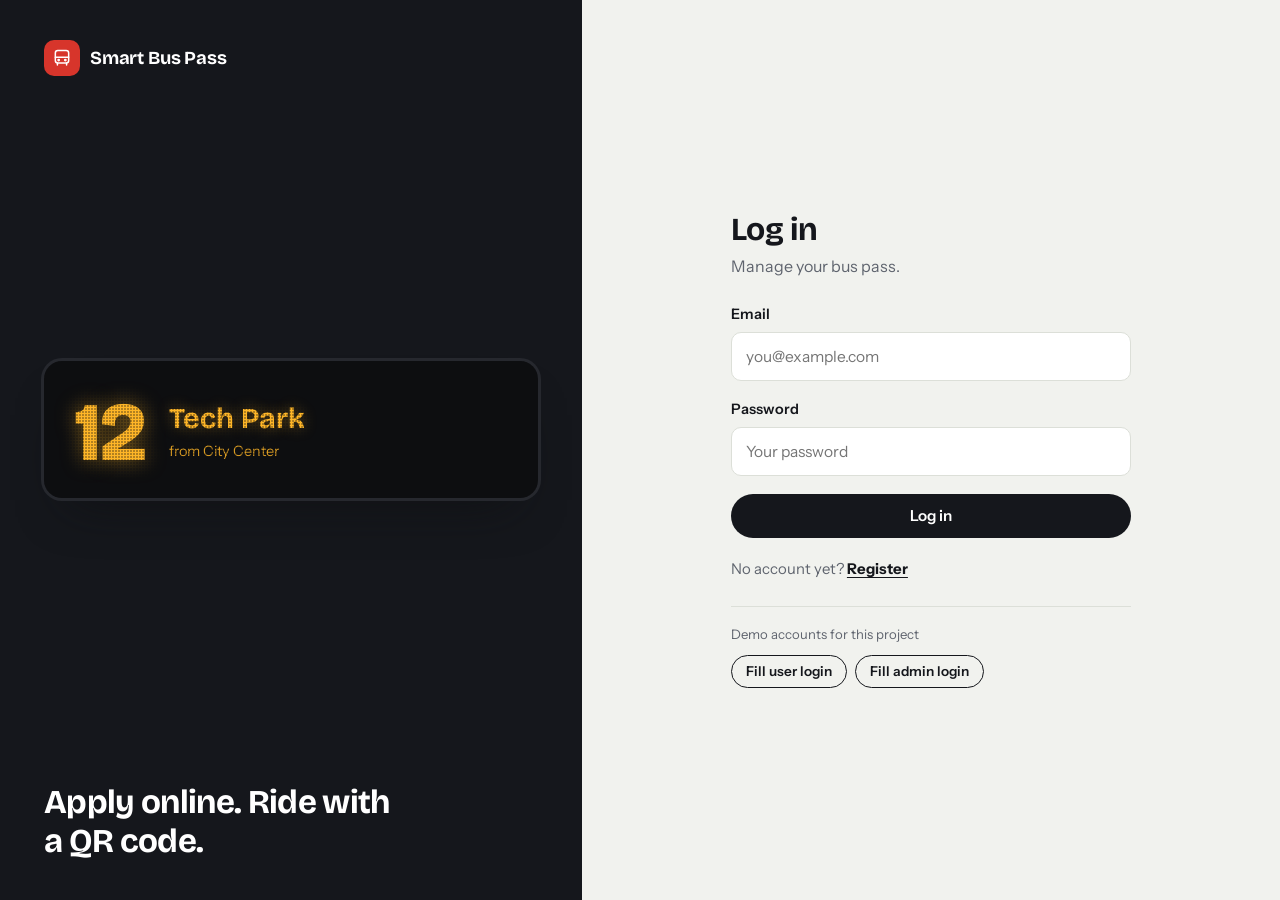
==== admin.html @ 81a0984b "Add redesigned frontend with multi-account" ====
<!DOCTYPE html>
<html lang="en">
<head>
<meta charset="UTF-8">
<meta name="viewport" content="width=device-width, initial-scale=1.0">
<title>Admin panel - Smart Bus Pass</title>
<link rel="preconnect" href="https://fonts.googleapis.com">
<link rel="preconnect" href="https://fonts.gstatic.com" crossorigin>
<link rel="stylesheet" href="https://fonts.googleapis.com/css2?family=Bricolage+Grotesque:opsz,wght@12..96,500..800&family=Instrument+Sans:wght@400..700&display=swap">
<link rel="stylesheet" href="css/style.css">
</head>
<body>

<header id="topbar"></header>

<main class="wrap page">
  <div class="page-head">
    <h1>Applications</h1>
    <p>Review, approve and reject bus pass applications.</p>
  </div>

  <div class="stats" id="adminStats"></div>

  <section class="card">
    <div class="card-head">
      <h2>All applications</h2>
      <div class="filters">
        <select id="filterStatus" class="control" style="width:auto;" aria-label="Filter by status">
          <option value="all">All statuses</option>
          <option value="pending">Pending</option>
          <option value="approved">Approved</option>
          <option value="rejected">Rejected</option>
          <option value="expired">Expired</option>
        </select>
        <div class="search">
          <span class="ic-slot" aria-hidden="true"></span>
          <input type="search" id="searchBox" class="control" placeholder="Search by name or pass ID" aria-label="Search applications">
        </div>
      </div>
    </div>
    <div id="adminTable"></div>
  </section>
</main>

<script src="js/app.js"></script>
<script>
(function () {
  const admin = requireAdmin();
  if (!admin) return;
  initNavbar('admin');

  // Add the search icon (kept in JS so it uses the same icon set as the rest of the app)
  document.querySelector('.ic-slot').outerHTML = icon('search', 18);

  function render() {
    const all = getAllApplications();
    const statusFilter = document.getElementById('filterStatus').value;
    const search = document.getElementById('searchBox').value.trim().toLowerCase();

    const filtered = all.filter(function (a) {
      const okStatus = statusFilter === 'all' || a.status === statusFilter;
      const okSearch = !search || a.name.toLowerCase().indexOf(search) >= 0 || a.id.toLowerCase().indexOf(search) >= 0;
      return okStatus && okSearch;
    });

    const count = function (s) { return all.filter(function (a) { return a.status === s; }).length; };
    document.getElementById('adminStats').innerHTML =
      '<div class="stat"><div class="stat-num">' + all.length + '</div><div class="stat-label"><span class="dot"></span>Total applications</div></div>' +
      '<div class="stat"><div class="stat-num">' + count('pending') + '</div><div class="stat-label"><span class="dot warn"></span>Pending review</div></div>' +
      '<div class="stat"><div class="stat-num">' + count('approved') + '</div><div class="stat-label"><span class="dot ok"></span>Active passes</div></div>' +
      '<div class="stat"><div class="stat-num">' + count('rejected') + '</div><div class="stat-label"><span class="dot bad"></span>Rejected</div></div>';

    const table = document.getElementById('adminTable');
    if (filtered.length === 0) {
      table.innerHTML = emptyState('inbox', 'No applications match these filters. Clear the search or pick another status.', null, null, true);
      return;
    }

    table.innerHTML =
      '<div class="table-wrap"><table>' +
        '<thead><tr><th>Pass ID</th><th>Applicant</th><th>Route</th><th>Type</th><th>Applied</th><th>Status</th><th>Action</th></tr></thead>' +
        '<tbody>' +
        filtered.map(function (a) {
          return '<tr>' +
            '<td class="pass-id">' + esc(a.id) + '</td>' +
            '<td>' + esc(a.name) + '<span class="sub-line">' + esc(a.userEmail) + '</span></td>' +
            '<td><div class="cell-route">' + plateHTML(a.route) + '<span>' + esc(routeName(a.route)) + '</span></div></td>' +
            '<td>' + esc(a.passType) + '</td>' +
            '<td>' + formatDate(a.appliedDate) + '</td>' +
            '<td>' + badgeForStatus(a.status) + '</td>' +
            '<td>' + (a.status === 'pending'
              ? '<div class="flex gap-10">' +
                  '<button type="button" class="btn btn-success btn-sm" data-act="approved" data-id="' + esc(a.id) + '">Approve</button>' +
                  '<button type="button" class="btn btn-danger btn-sm" data-act="rejected" data-id="' + esc(a.id) + '">Reject</button>' +
                '</div>'
              : '<span class="text-muted">None</span>') + '</td>' +
          '</tr>';
        }).join('') +
        '</tbody></table></div>';
  }

  document.getElementById('adminTable').addEventListener('click', function (e) {
    const btn = e.target.closest('button[data-act]');
    if (!btn) return;
    updateApplicationStatus(btn.dataset.id, btn.dataset.act);
    showToast(btn.dataset.act === 'approved' ? 'Application ' + btn.dataset.id + ' approved.' : 'Application ' + btn.dataset.id + ' rejected.',
      btn.dataset.act === 'rejected');
    render();
  });
  document.getElementById('filterStatus').addEventListener('change', render);
  document.getElementById('searchBox').addEventListener('input', render);
  render();
})();
</script>
</body>
</html>
---- css/style.css ----
/* =========================================================
   Smart Bus Pass - Stylesheet
   Look: the amber LED destination board of a city bus, and
   a paper ticket with a tear-off stub for the pass itself.
   ========================================================= */

/* ===== Tokens ===== */
:root{
  --ink:#15171c;
  --ink-soft:#2b2f38;
  --paper:#f1f2ee;
  --card:#ffffff;
  --line:#dcdfd8;
  --line-soft:#eaece6;
  --muted:#5f646e;

  --signal:#d7352b;
  --lamp:#ffb627;
  --lamp-ink:#3a2700;

  --ok:#0f7a5f;   --ok-bg:#d9efe7;
  --warn:#8a5700; --warn-bg:#ffefc4;
  --bad:#b3271f;  --bad-bg:#fbe0dd;
  --off:#5f646e;  --off-bg:#e6e8e3;

  --display:"Bricolage Grotesque","Trebuchet MS",system-ui,sans-serif;
  --body:"Instrument Sans",system-ui,-apple-system,"Segoe UI",Roboto,sans-serif;

  --r-input:10px;
  --r-card:16px;
  --r-ticket:20px;
}

/* ===== Base ===== */
*{box-sizing:border-box;margin:0;padding:0;}
html{-webkit-text-size-adjust:100%;}
body{
  font-family:var(--body);
  font-size:1rem;line-height:1.5;
  background:var(--paper);color:var(--ink);
  min-height:100vh;
  -webkit-font-smoothing:antialiased;
}
h1,h2,h3{font-family:var(--display);letter-spacing:-.015em;line-height:1.15;}
a{color:inherit;text-decoration:none;}
ul{list-style:none;}
button{font-family:inherit;}
:focus-visible{outline:2px solid var(--ink);outline-offset:2px;}
.on-dark :focus-visible{outline-color:var(--lamp);}
.ic{display:block;flex:none;}
[hidden]{display:none !important;}

.wrap{max-width:1100px;margin:0 auto;padding:0 24px;}
.page{padding-top:36px;padding-bottom:72px;}
.page-narrow{max-width:760px;}

/* ===== Top bar ===== */
.topbar{
  position:sticky;top:0;z-index:40;
  background:rgba(255,255,255,.94);
  -webkit-backdrop-filter:saturate(1.4) blur(8px);backdrop-filter:saturate(1.4) blur(8px);
  border-bottom:1px solid var(--line);
}
.topbar-inner{
  max-width:1100px;margin:0 auto;padding:0 24px;min-height:66px;
  display:flex;align-items:center;gap:20px;flex-wrap:wrap;
}
.brand{display:inline-flex;align-items:center;gap:10px;font:700 1.15rem var(--display);letter-spacing:-.01em;}
.brand-mark{
  width:36px;height:36px;border-radius:10px;background:var(--signal);color:#fff;
  display:grid;place-items:center;flex:none;
}
.topnav{display:flex;gap:4px;flex:1;}
.nav-link{
  padding:8px 14px;border-radius:999px;font-weight:600;font-size:.92rem;
  color:var(--ink-soft);white-space:nowrap;transition:background .15s,color .15s;
}
.nav-link:hover{background:var(--line-soft);}
.nav-link.active{background:var(--ink);color:#fff;}
.topbar-right{display:flex;align-items:center;gap:8px;margin-left:auto;}
.admin-tag{
  background:var(--lamp);color:var(--lamp-ink);font:700 .75rem var(--body);
  padding:3px 10px;border-radius:999px;margin-left:2px;
}

.icon-btn{
  position:relative;width:42px;height:42px;border-radius:50%;
  display:grid;place-items:center;border:1.5px solid var(--line);background:#fff;color:var(--ink);
  transition:border-color .15s;
}
.icon-btn:hover{border-color:var(--ink);}
.count-dot{
  position:absolute;top:-6px;right:-6px;min-width:22px;height:22px;padding:0 4px;border-radius:999px;
  background:var(--signal);color:#fff;font:700 .72rem/18px var(--body);text-align:center;
  border:2px solid #fff;box-sizing:border-box;
}

@media(max-width:820px){
  .wrap{padding:0 16px;}
  .page{padding-top:26px;}
  .topbar-inner{padding:10px 16px;gap:10px 12px;}
  .topnav{order:3;flex-basis:100%;overflow-x:auto;padding-bottom:4px;-webkit-overflow-scrolling:touch;}
  .acct-name{display:none;}
  .acct-btn{padding-right:8px;}
  .brand{font-size:1.02rem;gap:8px;}
  .topbar-right .btn-sm{padding:7px 12px;}
  .filters .search{min-width:0;flex:1 1 200px;}
}

/* ===== Account switcher ===== */
.acct{position:relative;}
.acct-btn{
  display:inline-flex;align-items:center;gap:8px;padding:4px 10px 4px 4px;
  border-radius:999px;border:1.5px solid var(--line);background:#fff;cursor:pointer;
  font:600 .9rem var(--body);color:var(--ink);transition:border-color .15s;
}
.acct-btn:hover,.acct-btn[aria-expanded="true"]{border-color:var(--ink);}
.acct-btn .ic{transition:transform .15s;}
.acct-btn[aria-expanded="true"] .ic{transform:rotate(180deg);}
.avatar{
  display:inline-grid;place-items:center;border-radius:50%;color:#fff;
  font:700 .8rem var(--body);flex:none;letter-spacing:.02em;
}
.acct-panel{
  position:absolute;right:0;top:calc(100% + 10px);width:min(340px,92vw);
  background:#fff;border:1px solid var(--line);border-radius:16px;padding:8px;z-index:60;
  box-shadow:0 24px 48px -16px rgba(13,14,16,.35);
}
.acct-title{padding:8px 10px 6px;font-size:.82rem;color:var(--muted);font-weight:600;}
.acct-list{display:grid;gap:2px;}
.acct-item{
  width:100%;display:flex;align-items:center;gap:12px;padding:8px 10px;border-radius:12px;
  border:0;background:transparent;cursor:pointer;text-align:left;font:inherit;color:inherit;
}
.acct-item:hover{background:var(--line-soft);}
.acct-item.current{background:#fff6dc;cursor:default;}
.acct-item.current .ic{color:var(--ok);}
.acct-meta{flex:1;min-width:0;display:flex;flex-direction:column;}
.acct-meta b{font-size:.92rem;font-weight:600;}
.acct-meta small{color:var(--muted);font-size:.8rem;overflow:hidden;text-overflow:ellipsis;white-space:nowrap;}
.acct-actions{border-top:1px solid var(--line-soft);margin-top:8px;padding-top:6px;display:grid;}
.acct-action{
  display:flex;align-items:center;gap:10px;padding:10px;border-radius:10px;border:0;background:none;
  cursor:pointer;font:600 .9rem var(--body);color:var(--ink);text-align:left;width:100%;
}
.acct-action:hover{background:var(--line-soft);}
.acct-action.danger{color:var(--bad);}
.acct-note{padding:8px 10px;font-size:.82rem;color:var(--muted);}
.tag{
  font:700 .7rem var(--body);padding:2px 8px;border-radius:999px;background:var(--lamp);color:var(--lamp-ink);
}
.count-pill{
  min-width:22px;height:22px;padding:0 6px;border-radius:999px;background:var(--signal);color:#fff;
  font:700 .75rem/22px var(--body);text-align:center;
}

/* ===== Page header ===== */
.page-head{margin-bottom:26px;}
.page-head h1{font-size:clamp(1.7rem,3.4vw,2.3rem);font-weight:700;}
.page-head p{color:var(--muted);margin-top:6px;max-width:60ch;}
.page-head .row{display:flex;align-items:center;gap:12px;flex-wrap:wrap;}

/* ===== Cards & layout ===== */
.card{
  background:var(--card);border:1px solid var(--line);border-radius:var(--r-card);
  padding:24px;margin-bottom:22px;
}
.card-head{display:flex;justify-content:space-between;align-items:center;gap:12px;flex-wrap:wrap;margin-bottom:14px;}
.card-head h2{font-size:1.15rem;font-weight:700;}
.grid{display:grid;gap:20px;}
.grid-2{grid-template-columns:1fr 1fr;}
.grid-3{grid-template-columns:repeat(3,1fr);}
@media(max-width:800px){.grid-2,.grid-3{grid-template-columns:1fr;}}

/* ===== Stat strip ===== */
.stats{
  display:grid;grid-template-columns:repeat(4,1fr);
  background:#fff;border:1px solid var(--line);border-radius:var(--r-card);margin-bottom:24px;
}
.stat{padding:20px 22px;border-left:1px solid var(--line);}
.stat:first-child{border-left:0;}
.stat-num{font:700 2.4rem/1 var(--display);letter-spacing:-.02em;}
.stat-label{display:flex;align-items:center;gap:8px;color:var(--muted);font-size:.9rem;margin-top:10px;}
.dot{width:8px;height:8px;border-radius:50%;background:var(--ink);flex:none;}
.dot.ok{background:var(--ok);} .dot.warn{background:var(--lamp);} .dot.bad{background:var(--bad);}
@media(max-width:760px){
  .stats{grid-template-columns:1fr 1fr;}
  .stat:nth-child(3){border-left:0;}
  .stat:nth-child(n+3){border-top:1px solid var(--line);}
}

/* ===== Route plate + LED board ===== */
.plate{
  display:inline-flex;align-items:center;justify-content:center;min-width:2.6em;padding:.05em .5em;
  background:#0d0e10;color:var(--lamp);font:800 1.1rem/1.5 var(--display);letter-spacing:.02em;
  border-radius:7px;text-shadow:0 0 8px rgba(255,182,39,.5);flex:none;
}
.plate-lg{font-size:2rem;border-radius:10px;padding:.05em .55em;}

.board{
  position:relative;background:#0d0e10;color:var(--lamp);border-radius:18px;padding:30px 30px 24px;
  box-shadow:0 0 0 3px #26282e,0 28px 50px -26px rgba(13,14,16,.7);overflow:hidden;
}
.board::after{
  content:"";position:absolute;inset:0;pointer-events:none;
  background:radial-gradient(circle at center,transparent 0,transparent 1.1px,rgba(13,14,16,.5) 1.6px);
  background-size:3px 3px;
}
.board-row{display:flex;align-items:center;gap:22px;}
.board-no{font:800 clamp(3.2rem,8vw,5.2rem)/1 var(--display);text-shadow:0 0 20px rgba(255,182,39,.55);}
.board-dest{font:700 clamp(1.25rem,2.6vw,1.8rem)/1.15 var(--display);text-shadow:0 0 14px rgba(255,182,39,.45);}
.board-via{font-size:.9rem;opacity:.85;margin-top:6px;}
.board-foot{
  border-top:1px solid rgba(255,182,39,.25);margin-top:20px;padding-top:12px;
  display:flex;justify-content:space-between;gap:12px;font-size:.88rem;
}
.roll{display:flex;align-items:center;gap:22px;min-width:0;}
.roll.out{animation:rollOut .3s ease-in forwards;}
.roll.in{animation:rollIn .3s ease-out;}
@keyframes rollOut{to{transform:translateY(-45%);opacity:0;}}
@keyframes rollIn{from{transform:translateY(45%);opacity:0;}}

/* ===== Forms ===== */
.field{margin-bottom:18px;}
.field > label,.label{display:block;font-weight:600;font-size:.9rem;margin-bottom:6px;}
.field input:not([type="radio"]),
.field select,
.control{
  width:100%;padding:12px 14px;border:1.5px solid var(--line);border-radius:var(--r-input);
  font:inherit;font-size:.97rem;background:#fff;color:var(--ink);transition:border-color .15s,box-shadow .15s;
}
.field select,select.control{
  appearance:none;-webkit-appearance:none;padding-right:38px;
  background-image:url("data:image/svg+xml,%3Csvg xmlns='http://www.w3.org/2000/svg' width='16' height='16' viewBox='0 0 24 24' fill='none' stroke='%2315171c' stroke-width='2' stroke-linecap='round' stroke-linejoin='round'%3E%3Cpath d='m6 9 6 6 6-6'/%3E%3C/svg%3E");
  background-repeat:no-repeat;background-position:right 12px center;
}
.field input:not([type="radio"]):focus,
.field select:focus,
.control:focus{
  outline:none;border-color:var(--ink);box-shadow:0 0 0 4px rgba(255,182,39,.45);
}
.form-hint{font-size:.82rem;color:var(--muted);margin-top:5px;}
.error-text{
  display:none;color:var(--bad);font-size:.88rem;margin-top:8px;font-weight:600;
}
.search{position:relative;}
.search .ic{position:absolute;left:12px;top:50%;transform:translateY(-50%);color:var(--muted);}
.search .control{padding-left:38px;}

/* Pass type tiles */
.tiles{display:grid;grid-template-columns:repeat(3,1fr);gap:10px;}
.tile{position:relative;display:block;}
.tile input{position:absolute;inset:0;opacity:0;cursor:pointer;margin:0;}
.tile-body{
  display:block;height:100%;border:1.5px solid var(--line);border-radius:12px;padding:12px 14px;
  background:#fff;transition:border-color .15s,background .15s;
}
.tile:hover .tile-body{border-color:var(--ink-soft);}
.tile input:checked + .tile-body{border-color:var(--ink);background:#fff8e2;box-shadow:inset 0 0 0 1px var(--ink);}
.tile input:focus-visible + .tile-body{outline:2px solid var(--ink);outline-offset:2px;}
.tile-name{display:block;font-weight:600;font-size:.9rem;}
.tile-price{display:block;font:700 1.35rem var(--display);margin-top:2px;}
.tile-sub{display:block;color:var(--muted);font-size:.8rem;}
@media(max-width:520px){.tiles{grid-template-columns:1fr;}}

/* ===== Buttons ===== */
.btn{
  display:inline-flex;align-items:center;justify-content:center;gap:8px;
  padding:11px 22px;border-radius:999px;border:1.5px solid transparent;cursor:pointer;
  font:600 .95rem var(--body);line-height:1.3;transition:background .15s,color .15s,border-color .15s,transform .05s;
}
.btn:active{transform:translateY(1px);}
.btn-primary{background:var(--ink);color:#fff;}
.btn-primary:hover{background:var(--ink-soft);}
.btn-accent{background:var(--lamp);color:var(--lamp-ink);}
.btn-accent:hover{background:#ffc552;}
.btn-outline{border-color:var(--ink);color:var(--ink);background:transparent;}
.btn-outline:hover{background:var(--ink);color:#fff;}
.btn-ghost{color:var(--ink);background:transparent;}
.btn-ghost:hover{background:var(--line-soft);}
.btn-success{background:var(--ok);color:#fff;}
.btn-success:hover{filter:brightness(1.1);}
.btn-danger{background:#fff;color:var(--bad);border-color:#efc3bf;}
.btn-danger:hover{background:var(--bad-bg);}
.btn-block{width:100%;}
.btn-sm{padding:7px 14px;font-size:.85rem;}

/* ===== Badges ===== */
.badge{
  display:inline-flex;align-items:center;gap:6px;padding:3px 11px 3px 9px;border-radius:999px;
  font-size:.8rem;font-weight:600;white-space:nowrap;
}
.badge::before{content:"";width:7px;height:7px;border-radius:50%;background:currentColor;}
.badge-pending{background:var(--warn-bg);color:var(--warn);}
.badge-approved{background:var(--ok-bg);color:var(--ok);}
.badge-rejected{background:var(--bad-bg);color:var(--bad);}
.badge-expired{background:var(--off-bg);color:var(--off);}

/* ===== Tables ===== */
.table-wrap{overflow-x:auto;margin:0 -6px;padding:0 6px;}
table{width:100%;border-collapse:collapse;}
th,td{text-align:left;padding:14px 12px;border-bottom:1px solid var(--line-soft);font-size:.93rem;vertical-align:middle;}
th{color:var(--muted);font-size:.82rem;font-weight:600;white-space:nowrap;}
tbody tr:last-child td{border-bottom:0;}
tbody tr:hover td{background:#fafaf7;}
.cell-route{display:flex;align-items:center;gap:10px;}
.cell-route span:last-child{min-width:150px;}
.pass-id{font-weight:700;font-variant-numeric:tabular-nums;letter-spacing:.03em;}
.sub-line{display:block;color:var(--muted);font-size:.8rem;}

/* ===== Auth pages ===== */
.auth{min-height:100vh;display:grid;grid-template-columns:minmax(340px,5fr) 6fr;}
.auth-side{
  background:var(--ink);color:#fff;padding:40px 44px;
  display:flex;flex-direction:column;justify-content:space-between;gap:36px;
}
.auth-side .brand-mark{background:var(--signal);}
.auth-tag{font:700 clamp(1.5rem,2.6vw,2.1rem)/1.15 var(--display);letter-spacing:-.02em;max-width:16ch;}
.auth-main{display:flex;align-items:center;justify-content:center;padding:40px 24px;}
.auth-form{width:100%;max-width:400px;}
.auth-form h1{font-size:2rem;font-weight:700;}
.auth-form .sub{color:var(--muted);margin:6px 0 26px;}
.auth-form .switch{margin-top:20px;color:var(--muted);font-size:.93rem;}
.auth-form .switch a{color:var(--ink);font-weight:700;text-decoration:underline;text-underline-offset:3px;}
.notice{
  background:#fff8e2;border:1px solid #f0d78a;border-radius:12px;padding:12px 14px;
  font-size:.9rem;margin-bottom:20px;
}
.notice a{font-weight:700;text-decoration:underline;text-underline-offset:3px;}
.demo{margin-top:26px;padding-top:18px;border-top:1px solid var(--line);}
.demo p{font-size:.82rem;color:var(--muted);margin-bottom:10px;}
.demo .row{display:flex;gap:8px;flex-wrap:wrap;}
@media(max-width:860px){
  .auth{grid-template-columns:1fr;}
  .auth-side{padding:20px 24px;}
  .auth-side .board,.auth-side .auth-tag{display:none;}
  .auth-main{align-items:flex-start;padding-top:32px;}
}

/* ===== Landing ===== */
.hero{padding:64px 0 56px;}
.hero-grid{display:grid;grid-template-columns:1.05fr 1fr;gap:56px;align-items:center;}
.hero h1{font-size:clamp(2.5rem,5.6vw,4.2rem);font-weight:700;letter-spacing:-.03em;line-height:1.05;}
.lede{font-size:1.15rem;color:var(--ink-soft);margin-top:20px;max-width:46ch;}
.hero-cta{display:flex;gap:12px;flex-wrap:wrap;margin-top:30px;}
.section{padding:56px 0;border-top:1px solid var(--line);}
.section > .wrap > h2{font-size:clamp(1.5rem,3vw,2rem);font-weight:700;margin-bottom:28px;}
.steps-3{display:grid;grid-template-columns:repeat(3,1fr);gap:32px;}
.step-n{
  width:38px;height:38px;border-radius:50%;background:var(--ink);color:var(--lamp);
  display:grid;place-items:center;font:700 1.05rem var(--display);margin-bottom:14px;
}
.steps-3 h3{font-size:1.15rem;margin-bottom:6px;}
.steps-3 p{color:var(--muted);max-width:34ch;}
.split{display:grid;grid-template-columns:1fr 1fr;gap:48px;}
.split h3{font-size:1.15rem;margin-bottom:14px;}
.fare-list li,.route-list li{
  display:flex;align-items:center;gap:14px;padding:14px 0;border-bottom:1px solid var(--line);
}
.fare-list li:first-child,.route-list li:first-child{border-top:1px solid var(--line);}
.fare-name{font-weight:600;}
.fare-note{display:block;color:var(--muted);font-size:.85rem;font-weight:400;}
.fare-price{margin-left:auto;font:700 1.5rem var(--display);}
.route-list .plate{min-width:3em;}
.feature-list{display:grid;grid-template-columns:1fr 1fr;gap:0 56px;}
.feature-list div{padding:18px 0;border-top:1px solid var(--line);}
.feature-list h3{font-size:1.05rem;margin-bottom:4px;}
.feature-list p{color:var(--muted);max-width:44ch;}
@media(max-width:860px){
  .hero{padding-top:36px;}
  .hero-grid,.split,.feature-list{grid-template-columns:1fr;gap:32px;}
  .feature-list{gap:0;}
  .steps-3{grid-template-columns:1fr;gap:26px;}
}
.footer{text-align:center;padding:28px 20px 36px;color:var(--muted);font-size:.85rem;border-top:1px solid var(--line);}

/* ===== Apply page ===== */
.apply-grid{display:grid;grid-template-columns:1fr 330px;gap:24px;align-items:start;}
.summary{position:sticky;top:90px;background:var(--ink);color:#fff;border-radius:var(--r-card);padding:22px;}
.summary h2{font-size:1rem;font-weight:600;color:#c9ccd3;margin-bottom:16px;font-family:var(--body);letter-spacing:0;}
.summary .route-line{display:flex;align-items:center;gap:14px;min-height:56px;}
.summary .route-name{font:700 1.15rem/1.2 var(--display);}
.summary dl{margin-top:18px;border-top:1px solid #383c46;}
.summary dl div{display:flex;justify-content:space-between;padding:11px 0;border-bottom:1px solid #383c46;font-size:.93rem;}
.summary dt{color:#c9ccd3;}
.summary .total{display:flex;justify-content:space-between;align-items:baseline;margin-top:16px;}
.summary .total b{font:700 2.1rem var(--display);color:var(--lamp);}
@media(max-width:900px){.apply-grid{grid-template-columns:1fr;}.summary{position:static;order:-1;}}

/* ===== Track ===== */
.track-top{display:flex;justify-content:space-between;align-items:center;gap:12px;flex-wrap:wrap;}
.track-id{display:flex;align-items:center;gap:12px;flex-wrap:wrap;}
.kv{display:grid;grid-template-columns:repeat(4,1fr);gap:16px;margin-top:18px;}
.kv dt{color:var(--muted);font-size:.82rem;}
.kv dd{font-weight:600;margin-top:2px;}
@media(max-width:800px){.kv{grid-template-columns:1fr 1fr;}}
.steps{display:grid;grid-template-columns:repeat(3,1fr);margin-top:24px;}
.step{position:relative;text-align:center;font-size:.85rem;color:var(--muted);}
.step-dot{
  width:28px;height:28px;border-radius:50%;margin:0 auto 8px;display:grid;place-items:center;
  background:#fff;border:2px solid var(--line);color:var(--muted);position:relative;z-index:1;
}
.step::before{content:"";position:absolute;top:13px;left:-50%;width:100%;height:2px;background:var(--line);}
.step:first-child::before{display:none;}
.step.done,.step.current{color:var(--ink);font-weight:600;}
.step.done .step-dot{background:var(--ok);border-color:var(--ok);color:#fff;}
.step.done::before,.step.current::before{background:var(--ok);}
.step.current .step-dot{border-color:var(--lamp);color:var(--ink);box-shadow:0 0 0 4px rgba(255,182,39,.35);}
.step.bad{color:var(--bad);font-weight:600;}
.step.bad .step-dot{background:var(--bad);border-color:var(--bad);color:#fff;}
.step.bad::before{background:var(--bad);}
.step.off{font-weight:600;}
.step.off .step-dot{background:var(--off);border-color:var(--off);color:#fff;}
.step.off::before{background:var(--off);}

/* ===== Ticket (My pass) ===== */
.ticket{
  display:grid;grid-template-columns:1fr 250px;background:#fff;border-radius:var(--r-ticket);
  box-shadow:0 0 0 1px var(--line),0 24px 44px -26px rgba(13,14,16,.5);
  max-width:780px;margin:0 auto 32px;position:relative;
}
.ticket.expired{filter:grayscale(1);opacity:.75;}
.ticket-main{padding:26px 30px 28px;}
.ticket-top{display:flex;justify-content:space-between;align-items:center;margin-bottom:22px;}
.ticket-brand{display:flex;align-items:center;gap:8px;font:700 .95rem var(--display);}
.ticket-brand .brand-mark{width:26px;height:26px;border-radius:8px;}
.ticket-route{display:flex;align-items:center;gap:16px;}
.ticket-route .route-name{font:700 1.45rem/1.15 var(--display);letter-spacing:-.015em;}
.ticket .kv{grid-template-columns:1fr 1fr;margin-top:24px;gap:18px 20px;}
.ticket .meter-row{margin-top:24px;}
.meter-label{display:flex;justify-content:space-between;font-size:.85rem;color:var(--muted);margin-bottom:6px;}
.meter{height:6px;background:var(--line-soft);border-radius:4px;overflow:hidden;}
.meter i{display:block;height:100%;background:var(--ok);border-radius:4px;}
.meter.on-dark-meter{background:#383c46;}
.meter.on-dark-meter i{background:var(--lamp);}
.ticket-stub{
  position:relative;border-left:2px dashed var(--line);padding:26px 22px;
  display:flex;flex-direction:column;align-items:center;justify-content:center;gap:12px;text-align:center;
}
.ticket-stub::before,.ticket-stub::after{
  content:"";position:absolute;left:-14px;width:26px;height:26px;border-radius:50%;background:var(--paper);
  box-shadow:inset 0 0 0 1px var(--line);
}
.ticket-stub::before{top:-13px;clip-path:inset(50% 0 0 0);}
.ticket-stub::after{bottom:-13px;clip-path:inset(0 0 50% 0);}
.qr-box{background:#fff;border:1px solid var(--line);border-radius:14px;padding:12px;display:grid;place-items:center;}
.qr-box img,.qr-box canvas{display:block;}
.stub-note{font-size:.82rem;color:var(--muted);}
@media(max-width:700px){
  .ticket{grid-template-columns:1fr;}
  .ticket-stub{border-left:0;border-top:2px dashed var(--line);}
  .ticket-stub::before{left:-13px;top:-14px;clip-path:inset(0 0 0 50%);}
  .ticket-stub::after{left:auto;right:-13px;bottom:auto;top:-14px;clip-path:inset(0 50% 0 0);}
  .ticket-main{padding:22px 22px 24px;}
}
.ticket-actions{display:flex;gap:10px;justify-content:center;flex-wrap:wrap;margin-top:-8px;margin-bottom:8px;}

/* Dashboard: current pass */
.peek{
  display:flex;align-items:center;gap:24px;flex-wrap:wrap;
  background:var(--ink);color:#fff;border-radius:var(--r-card);padding:22px 26px;margin-bottom:24px;
}
.peek-main{display:flex;align-items:center;gap:16px;flex:1;min-width:240px;}
.peek .route-name{font:700 1.25rem/1.2 var(--display);}
.peek small{display:block;color:#c9ccd3;margin-top:2px;}
.peek-meter{flex:1;min-width:200px;max-width:320px;}
.peek .meter-label{color:#c9ccd3;}
.peek.empty{background:#fff;color:var(--ink);border:1.5px dashed #b9bdb4;}
.peek.empty small{color:var(--muted);}

/* ===== Notifications ===== */
.notif{
  display:grid;grid-template-columns:40px 1fr;gap:14px;padding:16px 12px 16px 14px;
  border-bottom:1px solid var(--line-soft);border-left:3px solid transparent;
}
.notif:last-child{border-bottom:0;}
.notif.unread{background:#fff8e2;border-left-color:var(--lamp);}
.notif-ic{width:40px;height:40px;border-radius:50%;display:grid;place-items:center;background:var(--line-soft);color:var(--ink);}
.notif-ic.ok{background:var(--ok-bg);color:var(--ok);}
.notif-ic.bad{background:var(--bad-bg);color:var(--bad);}
.notif .title{font-weight:700;}
.notif .time{font-size:.8rem;color:var(--muted);margin-top:2px;}

/* ===== Empty state ===== */
.empty-state{text-align:center;padding:44px 20px;color:var(--muted);}
.empty-state .ic-wrap{
  width:60px;height:60px;border-radius:50%;background:var(--line-soft);color:var(--ink);
  display:grid;place-items:center;margin:0 auto 14px;
}
.empty-state p{max-width:40ch;margin:0 auto;}
.empty-state .btn{margin-top:16px;}
.empty-state.tight{padding:28px 10px;}

/* ===== Utility ===== */
.flex{display:flex;}
.flex-between{display:flex;justify-content:space-between;align-items:center;gap:12px;}
.gap-10{gap:10px;}
.mt-10{margin-top:10px;}
.mt-20{margin-top:20px;}
.mb-10{margin-bottom:10px;}
.text-center{text-align:center;}
.text-muted{color:var(--muted);}
.filters{display:flex;gap:10px;flex-wrap:wrap;}
.filters .search{min-width:290px;}

/* ===== Toast ===== */
.toast{
  position:fixed;left:50%;bottom:28px;transform:translateX(-50%);z-index:999;
  background:var(--ink);color:#fff;padding:13px 20px 13px 18px;border-radius:12px;
  font-weight:600;font-size:.93rem;
  box-shadow:inset 5px 0 0 var(--ok),0 18px 40px -14px rgba(13,14,16,.6);display:none;max-width:92vw;
}
.toast.error{box-shadow:inset 5px 0 0 var(--signal),0 18px 40px -14px rgba(13,14,16,.6);}

/* ===== Motion + print ===== */
@media (prefers-reduced-motion:reduce){
  *,*::before,*::after{animation:none !important;transition:none !important;}
}
@media print{
  .topbar,.no-print,.footer{display:none !important;}
  body{background:#fff;}
  .ticket{box-shadow:none;border:1px solid #999;}
  .ticket-stub::before,.ticket-stub::after{display:none;}
}
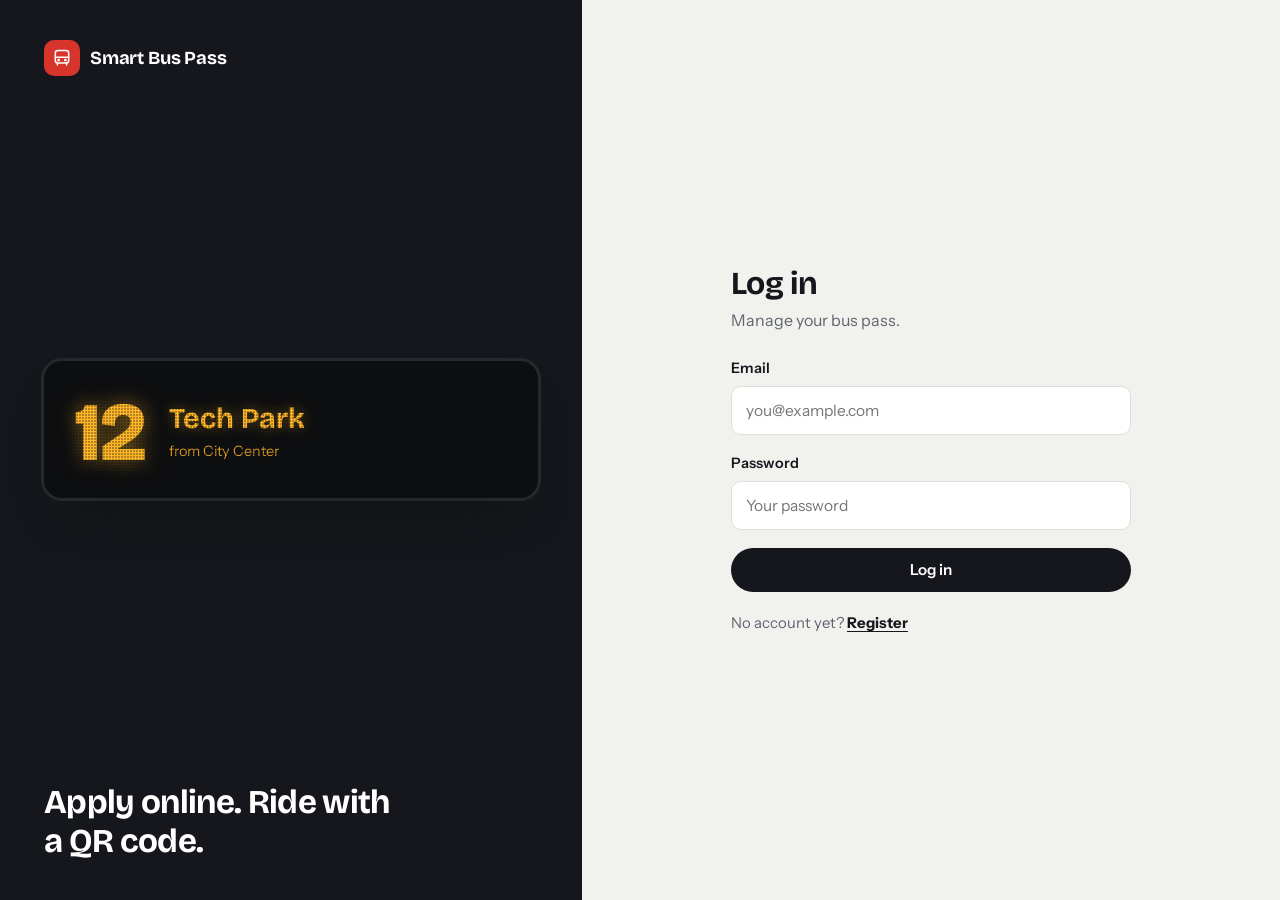
==== commit 96e3ca70: "Connect frontend to Flask API" ====
--- a/admin.html
+++ b/admin.html
@@ -34,11 +34,24 @@
         </select>
         <div class="search">
           <span class="ic-slot" aria-hidden="true"></span>
-          <input type="search" id="searchBox" class="control" placeholder="Search by name or pass ID" aria-label="Search applications">
+          <input type="search" id="searchBox" class="control" placeholder="Search name, ID or route" aria-label="Search applications">
         </div>
       </div>
     </div>
     <div id="adminTable"></div>
+  </section>
+
+  <section class="card">
+    <div class="card-head"><h2>Add a route</h2></div>
+    <p class="route-note">New routes show up in the Apply form straight away.</p>
+    <form class="route-form" id="routeForm" novalidate>
+      <div class="field"><label for="rNumber">Route number</label><input type="text" id="rNumber" placeholder="e.g. 12" required></div>
+      <div class="field"><label for="rSource">From</label><input type="text" id="rSource" placeholder="e.g. Andheri" required></div>
+      <div class="field"><label for="rDest">To</label><input type="text" id="rDest" placeholder="e.g. Dadar" required></div>
+      <div class="field"><label for="rFare">Fare (₹)</label><input type="number" id="rFare" min="1" step="any" placeholder="e.g. 600" required></div>
+      <button type="submit" class="btn btn-primary" id="routeBtn">Add route</button>
+    </form>
+    <div class="error-text" id="routeError" role="alert"></div>
   </section>
 </main>
 
@@ -49,30 +62,36 @@
   if (!admin) return;
   initNavbar('admin');
 
-  // Add the search icon (kept in JS so it uses the same icon set as the rest of the app)
+  // Search icon (kept in JS so it uses the same icon set as the rest of the app)
   document.querySelector('.ic-slot').outerHTML = icon('search', 18);
 
+  const table = document.getElementById('adminTable');
+  let all = [];
+
+  /* The applicant's name only appears if the backend sends it (see README notes) */
+  function applicantName(a) { return a.user_name || ('User #' + a.user_id); }
+
   function render() {
-    const all = getAllApplications();
     const statusFilter = document.getElementById('filterStatus').value;
     const search = document.getElementById('searchBox').value.trim().toLowerCase();
 
     const filtered = all.filter(function (a) {
-      const okStatus = statusFilter === 'all' || a.status === statusFilter;
-      const okSearch = !search || a.name.toLowerCase().indexOf(search) >= 0 || a.id.toLowerCase().indexOf(search) >= 0;
-      return okStatus && okSearch;
+      const okStatus = statusFilter === 'all' || a.state === statusFilter;
+      const hay = (applicantName(a) + ' ' + a.passId + ' ' + (a.route ? a.route.route_number + ' ' + routeName(a.route) : '')).toLowerCase();
+      return okStatus && (!search || hay.indexOf(search) >= 0);
     });
 
-    const count = function (s) { return all.filter(function (a) { return a.status === s; }).length; };
+    const count = function (s) { return all.filter(function (a) { return a.state === s; }).length; };
     document.getElementById('adminStats').innerHTML =
       '<div class="stat"><div class="stat-num">' + all.length + '</div><div class="stat-label"><span class="dot"></span>Total applications</div></div>' +
       '<div class="stat"><div class="stat-num">' + count('pending') + '</div><div class="stat-label"><span class="dot warn"></span>Pending review</div></div>' +
       '<div class="stat"><div class="stat-num">' + count('approved') + '</div><div class="stat-label"><span class="dot ok"></span>Active passes</div></div>' +
       '<div class="stat"><div class="stat-num">' + count('rejected') + '</div><div class="stat-label"><span class="dot bad"></span>Rejected</div></div>';
 
-    const table = document.getElementById('adminTable');
     if (filtered.length === 0) {
-      table.innerHTML = emptyState('inbox', 'No applications match these filters. Clear the search or pick another status.', null, null, true);
+      table.innerHTML = emptyState('inbox', all.length
+        ? 'No applications match these filters. Clear the search or pick another status.'
+        : 'No applications yet.', null, null, true);
       return;
     }
 
@@ -82,16 +101,16 @@
         '<tbody>' +
         filtered.map(function (a) {
           return '<tr>' +
-            '<td class="pass-id">' + esc(a.id) + '</td>' +
-            '<td>' + esc(a.name) + '<span class="sub-line">' + esc(a.userEmail) + '</span></td>' +
+            '<td class="pass-id">' + esc(a.passId) + '</td>' +
+            '<td>' + esc(applicantName(a)) + (a.user_email ? '<span class="sub-line">' + esc(a.user_email) + '</span>' : '') + '</td>' +
             '<td><div class="cell-route">' + plateHTML(a.route) + '<span>' + esc(routeName(a.route)) + '</span></div></td>' +
-            '<td>' + esc(a.passType) + '</td>' +
-            '<td>' + formatDate(a.appliedDate) + '</td>' +
-            '<td>' + badgeForStatus(a.status) + '</td>' +
+            '<td>' + esc(a.typeLabel) + '</td>' +
+            '<td>' + formatDate(a.applied_on) + '</td>' +
+            '<td>' + badgeForStatus(a.state) + '</td>' +
             '<td>' + (a.status === 'pending'
               ? '<div class="flex gap-10">' +
-                  '<button type="button" class="btn btn-success btn-sm" data-act="approved" data-id="' + esc(a.id) + '">Approve</button>' +
-                  '<button type="button" class="btn btn-danger btn-sm" data-act="rejected" data-id="' + esc(a.id) + '">Reject</button>' +
+                  '<button type="button" class="btn btn-success btn-sm" data-act="approve" data-id="' + a.id + '">Approve</button>' +
+                  '<button type="button" class="btn btn-danger btn-sm" data-act="reject" data-id="' + a.id + '">Reject</button>' +
                 '</div>'
               : '<span class="text-muted">None</span>') + '</td>' +
           '</tr>';
@@ -99,17 +118,61 @@
         '</tbody></table></div>';
   }
 
-  document.getElementById('adminTable').addEventListener('click', function (e) {
+  async function load() {
+    table.innerHTML = loadingHTML();
+    try { all = await fetchAllApplications(); render(); }
+    catch (e) { document.getElementById('adminStats').innerHTML = ''; showError(table, e, load); }
+  }
+
+  table.addEventListener('click', async function (e) {
     const btn = e.target.closest('button[data-act]');
     if (!btn) return;
-    updateApplicationStatus(btn.dataset.id, btn.dataset.act);
-    showToast(btn.dataset.act === 'approved' ? 'Application ' + btn.dataset.id + ' approved.' : 'Application ' + btn.dataset.id + ' rejected.',
-      btn.dataset.act === 'rejected');
-    render();
+    const row = btn.closest('tr');
+    row.querySelectorAll('button').forEach(function (b) { b.disabled = true; });
+    try {
+      await setApplicationStatus(btn.dataset.id, btn.dataset.act);
+      showToast(btn.dataset.act === 'approve' ? 'Application approved.' : 'Application rejected.', btn.dataset.act === 'reject');
+      load();
+    } catch (err) {
+      row.querySelectorAll('button').forEach(function (b) { b.disabled = false; });
+      if (!err.silent) showToast(err.message, true);
+    }
   });
   document.getElementById('filterStatus').addEventListener('change', render);
   document.getElementById('searchBox').addEventListener('input', render);
-  render();
+
+  /* Add a route */
+  document.getElementById('routeForm').addEventListener('submit', async function (e) {
+    e.preventDefault();
+    const errorBox = document.getElementById('routeError');
+    const btn = document.getElementById('routeBtn');
+    errorBox.style.display = 'none';
+    const route = {
+      route_number: document.getElementById('rNumber').value.trim(),
+      source: document.getElementById('rSource').value.trim(),
+      destination: document.getElementById('rDest').value.trim(),
+      fare: document.getElementById('rFare').value
+    };
+    if (!route.route_number || !route.source || !route.destination || !route.fare) {
+      errorBox.textContent = 'Fill in every field.';
+      errorBox.style.display = 'block';
+      return;
+    }
+    setBusy(btn, true, 'Adding...');
+    try {
+      await addRoute(route);
+      showToast('Route ' + route.route_number + ' added.');
+      e.target.reset();
+      setBusy(btn, false);
+    } catch (err) {
+      setBusy(btn, false);
+      if (err.silent) return;
+      errorBox.textContent = err.message;
+      errorBox.style.display = 'block';
+    }
+  });
+
+  load();
 })();
 </script>
 </body>
--- a/css/style.css
+++ b/css/style.css
@@ -522,3 +522,39 @@
   .ticket{box-shadow:none;border:1px solid #999;}
   .ticket-stub::before,.ticket-stub::after{display:none;}
 }
+
+/* ===== Loading, errors, server wake-up ===== */
+.loading{text-align:center;color:var(--muted);padding:36px 0;}
+.inline-error{text-align:center;padding:28px 16px;}
+.inline-error p{margin-bottom:12px;font-weight:600;color:var(--bad);}
+.wake{
+  position:fixed;top:0;left:0;right:0;z-index:100;background:var(--lamp);color:var(--lamp-ink);
+  text-align:center;font-weight:600;font-size:.9rem;padding:9px 16px;
+}
+.btn[disabled]{opacity:.6;cursor:not-allowed;}
+
+/* ===== Add route (admin) ===== */
+.route-form{display:grid;grid-template-columns:.8fr 1.3fr 1.3fr .8fr auto;gap:12px;align-items:end;}
+.route-form .field{margin-bottom:0;}
+@media(max-width:900px){
+  .route-form{grid-template-columns:1fr 1fr;}
+  .route-form .btn{grid-column:1 / -1;}
+}
+.route-note{color:var(--muted);font-size:.9rem;margin-bottom:16px;max-width:60ch;}
+
+/* ===== Verify page (opened by scanning the QR code) ===== */
+.verify{
+  max-width:520px;margin:0 auto;text-align:center;background:#fff;border:1px solid var(--line);
+  border-radius:var(--r-ticket);padding:38px 28px 32px;
+  box-shadow:0 24px 44px -28px rgba(13,14,16,.45);
+}
+.verify-mark{width:76px;height:76px;border-radius:50%;display:grid;place-items:center;margin:0 auto 16px;color:#fff;}
+.verify.ok .verify-mark{background:var(--ok);}
+.verify.bad .verify-mark{background:var(--bad);}
+.verify h1{font-size:2.1rem;font-weight:700;}
+.verify.ok h1{color:var(--ok);}
+.verify.bad h1{color:var(--bad);}
+.verify .lead{color:var(--muted);margin-top:6px;}
+.verify dl{display:grid;grid-template-columns:1fr 1fr;gap:16px;margin-top:26px;text-align:left;padding-top:22px;border-top:2px dashed var(--line);}
+.verify dt{color:var(--muted);font-size:.82rem;}
+.verify dd{font-weight:600;margin-top:2px;}
